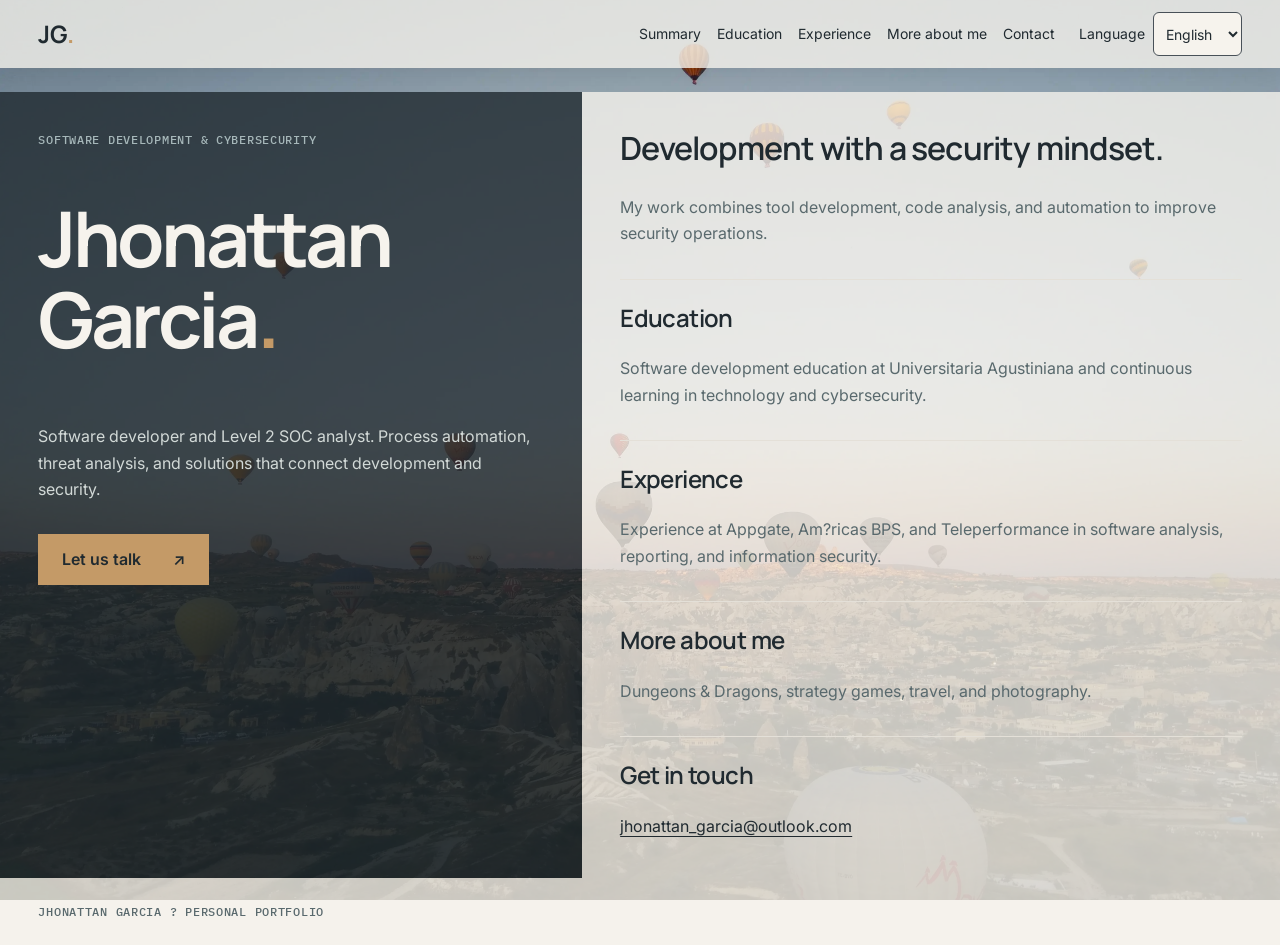
==== index.html @ 6333c699 "Build responsive portfolio foundation with bilingual navigation" ====
﻿<!DOCTYPE html>
<html lang="en">
<head>
    <meta charset="UTF-8">
    <meta name="viewport" content="width=device-width, initial-scale=1.0">
    <meta name="description" content="Portfolio of Jhonattan Garcia: software development, cybersecurity, and professional experience.">
    <title>Jhonattan Garcia | Software & Cybersecurity</title>
    <link rel="stylesheet" href="Styles/base.css">
    <link rel="stylesheet" href="Styles/index.css">
</head>
<body>
    <a class="skip-link" href="#contenido" data-i18n="text0">Skip to content</a>
    <header class="site-header">
        <a class="brand" href="./index.html" aria-label="Jhonattan Garcia, home">JG<span aria-hidden="true">.</span></a>
        <button class="menu-toggle" type="button" aria-expanded="false" aria-controls="header-tools"><span aria-hidden="true">☰</span> <span data-i18n="menu">Menu</span></button>
        <div class="header-tools" id="header-tools">
<nav class="section-nav" aria-label="Curriculum sections">
                <a href="#resumen" data-i18n="text3">Summary</a>
                <a href="#formacion" data-i18n="text4">Education</a>
                <a href="#experiencia" data-i18n="text5">Experience</a>
                <a href="#hobbies" data-i18n="aboutMe">More about me</a>
                <a href="#contacto" data-i18n="text14">Contact</a>
            </nav>
<label class="language-control" for="language"><span data-i18n="language">Language</span><select id="language"><option value="en" selected>English</option><option value="es">Español</option></select></label></div>
    </header>

    <div class="background-strip" aria-hidden="true"></div>
    <main id="contenido" class="notebook">
        <section class="introduction" aria-labelledby="nombre">
            <p class="tech-label" data-i18n="text1">Software development &amp; cybersecurity</p>
            <h1 id="nombre">Jhonattan<br>Garcia<span class="accent">.</span></h1>
            <p class="introduction-copy" data-i18n="text2">Software developer and Level 2 SOC analyst. Process automation, threat analysis, and solutions that connect development and security.</p>
            <a class="contact-link" href="mailto:jhonattan_garcia@outlook.com"><span data-i18n="cta">Let us talk</span> <span aria-hidden="true">↗</span></a>
        </section>

        <!-- Base inicial: el cargador JS sustituirá estas secciones por fragmentos. -->
        <div class="notebook-content">
            <div id="book-content" class="book-content">
                <section id="resumen" aria-labelledby="titulo-resumen">
                    <h2 id="titulo-resumen" data-i18n="text7">Development with a security mindset.</h2>
                    <p data-i18n="text8">My work combines tool development, code analysis, and automation to improve security operations.</p>
                </section>
                <section id="formacion" aria-labelledby="titulo-formacion">
                    <h3 id="titulo-formacion" data-i18n="text4">Education</h3>
                    <p data-i18n="text9">Software development education at Universitaria Agustiniana and continuous learning in technology and cybersecurity.</p>
                </section>
                <section id="experiencia" aria-labelledby="titulo-experiencia">
                    <h3 id="titulo-experiencia" data-i18n="text5">Experience</h3>
                    <p data-i18n="text10">Experience at Appgate, Am?ricas BPS, and Teleperformance in software analysis, reporting, and information security.</p>
                </section>
                <section id="hobbies" aria-labelledby="titulo-hobbies">
                    <h3 id="titulo-hobbies" data-i18n="text11">More about me</h3>
                    <p data-i18n="text12">Dungeons &amp; Dragons, strategy games, travel, and photography.</p>
                </section>
                <section id="contacto" aria-labelledby="titulo-contacto">
                    <h3 id="titulo-contacto" data-i18n="text13">Get in touch</h3>
                    <a href="mailto:jhonattan_garcia@outlook.com">jhonattan_garcia@outlook.com</a>
                </section>
            </div>
        </div>
    </main>
    <footer class="site-footer"><p class="tech-label" data-i18n="text15">Jhonattan Garcia ? Personal portfolio</p></footer>
    <script src="Scripts/language.js" defer></script>
    <script src="Scripts/header.js" defer></script>
</body>
</html>
---- Styles/base.css ----
﻿@import url('https://fonts.googleapis.com/css2?family=IBM+Plex+Mono:wght@400;500&family=Inter:wght@400;500;600&family=Manrope:wght@500;600;700&display=swap');
@import url('./variables.css');

/* Cargar una sola vez desde el documento principal, antes de las secciones. */
body {
    font-family: var(--font-body);
    font-size: var(--text-base);
    font-weight: var(--weight-regular);
    line-height: var(--leading-body);
    letter-spacing: var(--tracking-body);
}

button, input, select, textarea {
    font: inherit;
}

h1, h2, h3, h4 {
    font-family: var(--font-display);
    text-wrap: balance;
}

h1 {
    font-size: var(--heading-h1);
    font-weight: var(--weight-bold);
    line-height: var(--leading-display);
    letter-spacing: var(--tracking-display);
}

h2, h3, h4 {
    font-weight: var(--weight-semibold);
    line-height: var(--leading-heading);
    letter-spacing: var(--tracking-heading);
}

h2 {
    font-size: var(--heading-h2);
}

h3 {
    font-size: var(--heading-h3);
}

h4 {
    font-size: var(--heading-h4);
}

.tech-label {
    font-family: var(--font-mono);
    font-size: var(--text-xs);
    font-weight: var(--weight-medium);
    letter-spacing: var(--tracking-label);
    text-transform: uppercase;
}
---- Styles/index.css ----
﻿@import url('./variables.css');

*, *::before, *::after { box-sizing: border-box; }
body { margin: 0; color: var(--color-text); background: var(--color-background) url("../Resources/IMG/Background.webp") center / cover fixed; }
a { color: inherit; text-underline-offset: 0.25em; }
a:focus-visible { outline: var(--focus-outline); outline-offset: var(--focus-offset); }
h1, h2, h3, p { margin-top: 0; }
.site-header, .site-footer, .notebook { width: min(100%, var(--layout-max-width)); margin-inline: auto; }
.site-header { position: sticky; top: 0; z-index: var(--z-navigation); box-shadow: var(--shadow-card); display: flex; justify-content: space-between; align-items: center; gap: var(--space-4); padding: var(--space-3) var(--page-padding); }
.brand { font-family: var(--font-display); font-weight: var(--weight-bold); font-size: var(--heading-h4); text-decoration: none; }
.brand span, .accent { color: var(--accent-primary); }
.notebook { display: grid; grid-template-columns: minmax(0, 1fr) minmax(0, 1.2fr); }
.introduction { padding: var(--page-padding); background: color-mix(in srgb, var(--surface-dark) 80%, transparent); color: var(--text-on-dark); }
.introduction .tech-label { color: var(--text-on-dark-muted); margin-bottom: var(--space-12); }
.introduction-copy { color: var(--text-on-dark-secondary); margin-bottom: var(--space-8); }
.contact-link { display: inline-flex; gap: var(--space-8); align-items: center; min-height: var(--control-min-size); padding: var(--space-3) var(--space-6); background: var(--button-on-dark-background); color: var(--button-on-dark-text); text-decoration: none; font-weight: var(--weight-semibold); }
.contact-link:hover { background: var(--button-on-dark-hover); }
.introduction a:focus-visible { outline: var(--focus-outline-on-dark); }
.notebook-content { min-width: 0; background: color-mix(in srgb, var(--color-paper) 80%, transparent); }
.section-nav { display: flex; flex-wrap: wrap; gap: var(--space-2) var(--space-4); justify-content: flex-end; }
.section-nav a { display: inline-flex; align-items: center; min-height: var(--control-min-size); font-size: var(--text-sm); text-decoration: none; }
.section-nav a:hover { text-decoration: underline; }
.book-content { padding: var(--page-padding); }
html { scroll-padding-top: calc(var(--navigation-height, 12rem) + var(--space-4)); }
.book-content section + section { margin-top: var(--space-8); padding-top: var(--space-6); border-top: var(--border-width) solid var(--border-subtle); }
.book-content p { color: var(--text-secondary); }
.book-content a { overflow-wrap: anywhere; }
.book-content h2 { font-size: var(--heading-h3); }
.book-content h3 { font-size: var(--heading-h4); }
.site-footer { padding: var(--space-6) var(--page-padding); color: var(--text-secondary); }
.site-footer p { margin: 0; }
.skip-link { position: fixed; top: var(--space-2); left: var(--space-2); padding: var(--space-3); background: var(--surface-light); z-index: var(--z-overlay); transform: translateY(-200%); }
.skip-link:focus { transform: translateY(0); }

@media (max-width: 48rem) {
    .notebook { grid-template-columns: minmax(0, 1fr); }
    .introduction .tech-label { margin-bottom: var(--space-8); }
}

/* Keep the image visible between the header and the translucent content. */
.background-strip { height: var(--space-6); }
.site-header, .site-footer { background: color-mix(in srgb, var(--surface-light) 80%, transparent); }
.header-tools { display: flex; align-items: center; justify-content: flex-end; gap: var(--space-6); flex-wrap: wrap; }
.language-control { display: flex; align-items: center; gap: var(--space-2); font-size: var(--text-sm); }
.language-control select { min-height: var(--control-min-size); max-width: 100%; padding: var(--space-2); color: var(--text-primary); background: var(--surface-light); border: var(--border-width) solid var(--border-dark); border-radius: var(--radius-small); }
.language-control select:focus-visible { outline: var(--focus-outline); outline-offset: var(--focus-offset); }
@media (max-width: 48rem) {
    body { background-attachment: scroll; }
    .header-tools { gap: var(--space-2); }
    .site-header { flex-wrap: wrap; }
    .header-tools { flex: 1 1 100%; }
    .section-nav { flex: 1 1 100%; justify-content: flex-start; }
}

.menu-toggle { display: none; }
.site-header { transition: transform var(--duration-normal) var(--ease-standard); }
@media (max-width: 48rem) {
    .site-header { flex-wrap: nowrap; }
    .menu-toggle { display: inline-flex; align-items: center; gap: var(--space-2); min-height: var(--control-min-size); padding: var(--space-2) var(--space-4); border: var(--border-width) solid var(--border-dark); border-radius: var(--radius-small); background: var(--surface-light); color: var(--text-primary); cursor: pointer; }
    .menu-toggle:focus-visible { outline: var(--focus-outline); outline-offset: var(--focus-offset); }
    .header-tools { display: none; position: absolute; top: 100%; left: 0; right: 0; padding: var(--space-4) var(--page-padding); background: var(--surface-light); box-shadow: var(--shadow-card); max-height: 75dvh; overflow-y: auto; }
    .site-header.menu-open .header-tools { display: flex; }
    .section-nav { flex-direction: column; align-items: stretch; }
    .language-control { width: 100%; justify-content: space-between; }
    .site-header.is-hidden { transform: translateY(-100%); }
}
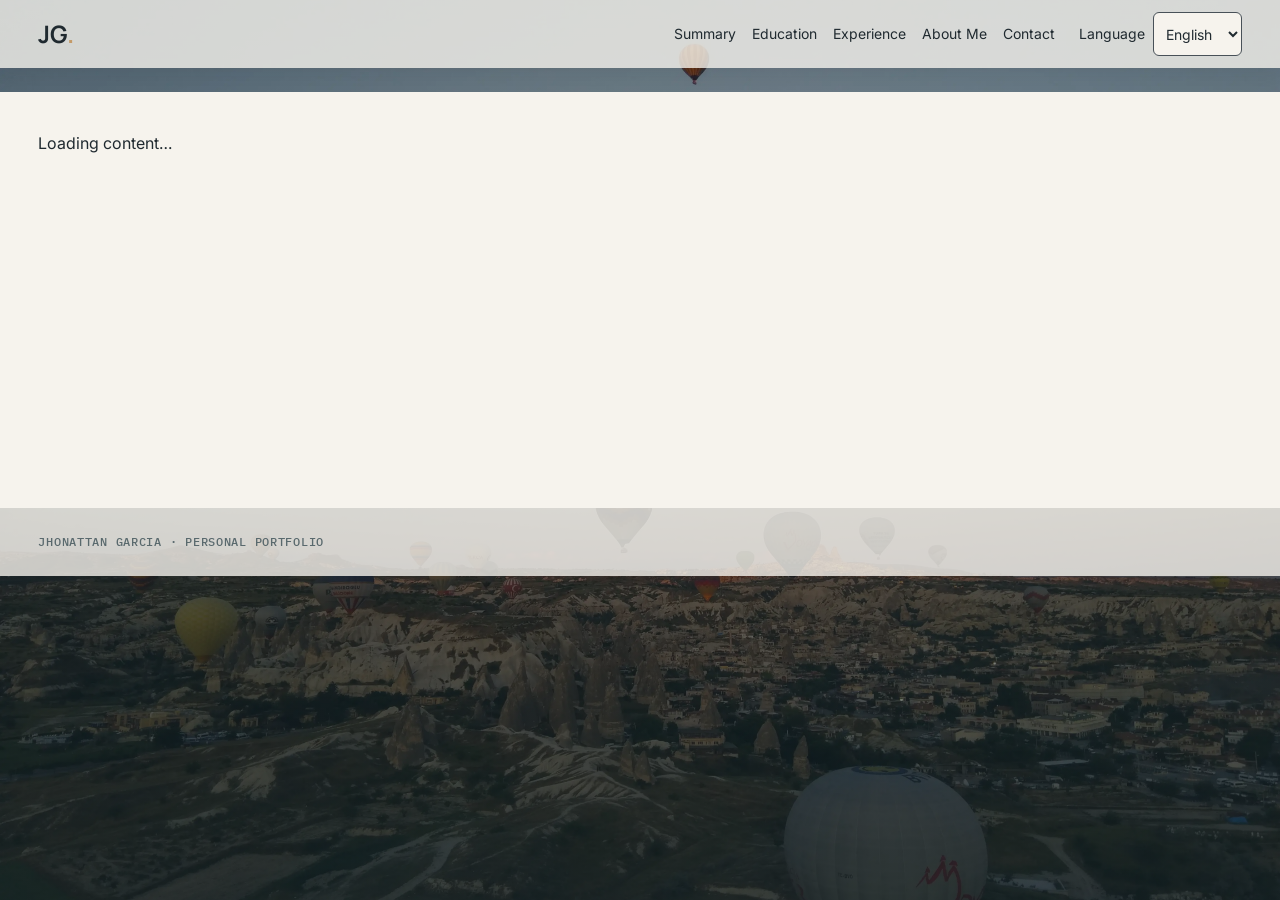
==== commit 5546c776: "Add server-rendered portfolio routes and cyclic dynamic navigation" ====
--- a/index.html
+++ b/index.html
@@ -2,65 +2,47 @@
 <html lang="en">
 <head>
     <meta charset="UTF-8">
+    <!-- APP_BASE -->
+    <!-- PAGE_META -->
     <meta name="viewport" content="width=device-width, initial-scale=1.0">
     <meta name="description" content="Portfolio of Jhonattan Garcia: software development, cybersecurity, and professional experience.">
     <title>Jhonattan Garcia | Software & Cybersecurity</title>
     <link rel="stylesheet" href="Styles/base.css">
     <link rel="stylesheet" href="Styles/index.css">
+    <link rel="stylesheet" href="Styles/navigation.css">
+    <link rel="stylesheet" href="Styles/contact.css">
 </head>
 <body>
     <a class="skip-link" href="#contenido" data-i18n="text0">Skip to content</a>
     <header class="site-header">
-        <a class="brand" href="./index.html" aria-label="Jhonattan Garcia, home">JG<span aria-hidden="true">.</span></a>
+        <a class="brand" href="./" data-route="summary" aria-label="Jhonattan Garcia, home">JG<span aria-hidden="true">.</span></a>
         <button class="menu-toggle" type="button" aria-expanded="false" aria-controls="header-tools"><span aria-hidden="true">☰</span> <span data-i18n="menu">Menu</span></button>
         <div class="header-tools" id="header-tools">
 <nav class="section-nav" aria-label="Curriculum sections">
-                <a href="#resumen" data-i18n="text3">Summary</a>
-                <a href="#formacion" data-i18n="text4">Education</a>
-                <a href="#experiencia" data-i18n="text5">Experience</a>
-                <a href="#hobbies" data-i18n="aboutMe">More about me</a>
-                <a href="#contacto" data-i18n="text14">Contact</a>
+                <a href="./" data-route="summary" data-i18n="nav_summary">Summary</a>
+                <a href="formacion" data-route="education" data-i18n="nav_education">Education</a>
+                <a href="experiencia" data-route="experience" data-i18n="nav_experience">Experience</a>
+                <a href="about" data-route="about" data-i18n="nav_about">About Me</a>
+                <a href="contacto" data-route="contact" data-i18n="nav_contact">Contact</a>
             </nav>
 <label class="language-control" for="language"><span data-i18n="language">Language</span><select id="language"><option value="en" selected>English</option><option value="es">Español</option></select></label></div>
     </header>
 
     <div class="background-strip" aria-hidden="true"></div>
-    <main id="contenido" class="notebook">
-        <section class="introduction" aria-labelledby="nombre">
-            <p class="tech-label" data-i18n="text1">Software development &amp; cybersecurity</p>
-            <h1 id="nombre">Jhonattan<br>Garcia<span class="accent">.</span></h1>
-            <p class="introduction-copy" data-i18n="text2">Software developer and Level 2 SOC analyst. Process automation, threat analysis, and solutions that connect development and security.</p>
-            <a class="contact-link" href="mailto:jhonattan_garcia@outlook.com"><span data-i18n="cta">Let us talk</span> <span aria-hidden="true">↗</span></a>
-        </section>
-
-        <!-- Base inicial: el cargador JS sustituirá estas secciones por fragmentos. -->
-        <div class="notebook-content">
-            <div id="book-content" class="book-content">
-                <section id="resumen" aria-labelledby="titulo-resumen">
-                    <h2 id="titulo-resumen" data-i18n="text7">Development with a security mindset.</h2>
-                    <p data-i18n="text8">My work combines tool development, code analysis, and automation to improve security operations.</p>
-                </section>
-                <section id="formacion" aria-labelledby="titulo-formacion">
-                    <h3 id="titulo-formacion" data-i18n="text4">Education</h3>
-                    <p data-i18n="text9">Software development education at Universitaria Agustiniana and continuous learning in technology and cybersecurity.</p>
-                </section>
-                <section id="experiencia" aria-labelledby="titulo-experiencia">
-                    <h3 id="titulo-experiencia" data-i18n="text5">Experience</h3>
-                    <p data-i18n="text10">Experience at Appgate, Am?ricas BPS, and Teleperformance in software analysis, reporting, and information security.</p>
-                </section>
-                <section id="hobbies" aria-labelledby="titulo-hobbies">
-                    <h3 id="titulo-hobbies" data-i18n="text11">More about me</h3>
-                    <p data-i18n="text12">Dungeons &amp; Dragons, strategy games, travel, and photography.</p>
-                </section>
-                <section id="contacto" aria-labelledby="titulo-contacto">
-                    <h3 id="titulo-contacto" data-i18n="text13">Get in touch</h3>
-                    <a href="mailto:jhonattan_garcia@outlook.com">jhonattan_garcia@outlook.com</a>
-                </section>
-            </div>
-        </div>
+    <main id="contenido" class="notebook" tabindex="-1" aria-busy="true">
+        <!-- PAGE_CONTENT -->
+        <p class="content-status" role="status" data-i18n="loading">Loading content…</p>
+        <noscript><p class="content-status">Open the site through Apache to read its server-rendered content.</p></noscript>
     </main>
-    <footer class="site-footer"><p class="tech-label" data-i18n="text15">Jhonattan Garcia ? Personal portfolio</p></footer>
+    <nav class="page-controls" aria-label="Previous and next sections">
+        <!-- PAGE_CONTROLS -->
+    </nav>
+    <p class="sr-only" id="navigation-status" role="status" aria-live="polite"></p>
+    <footer class="site-footer"><p class="tech-label" data-i18n="text15">Jhonattan Garcia · Personal portfolio</p></footer>
     <script src="Scripts/language.js" defer></script>
     <script src="Scripts/header.js" defer></script>
+    <script id="route-data" type="application/json">null</script>
+    <script src="Scripts/transitions.js" defer></script>
+    <script src="Scripts/script.js" defer></script>
 </body>
 </html>
--- a/Styles/index.css
+++ b/Styles/index.css
@@ -64,3 +64,7 @@
     .language-control { width: 100%; justify-content: space-between; }
     .site-header.is-hidden { transform: translateY(-100%); }
 }
+
+.content-status { grid-column: 1 / -1; margin: 0; padding: var(--page-padding); background: var(--surface-light); }
+.content-status button { min-height: var(--control-min-size); padding: var(--space-2) var(--space-4); color: var(--button-on-light-text); background: var(--button-on-light-background); border: var(--border-width) solid var(--color-border); cursor: pointer; }
+.content-status button:focus-visible { outline: var(--focus-outline); outline-offset: var(--focus-offset); }
--- a/Styles/navigation.css
+++ b/Styles/navigation.css
@@ -0,0 +1,46 @@
+@import url('./variables.css');
+
+/* The existing 285 KB hero stays untouched. */
+body { background-image: linear-gradient(var(--hero-overlay-start), var(--hero-overlay-end)), url('../Resources/IMG/Background.webp'); }
+.section-nav a[aria-current="page"] { box-shadow: inset 0 -2px var(--accent-primary); font-weight: var(--weight-semibold); }
+.notebook { position: relative; min-height: 26rem; }
+.notebook > * { min-width: 0; overflow-wrap: anywhere; }
+.introduction h1 { font-size: clamp(2rem, 4.5vw, 4.5rem); }
+.sr-only { position: absolute; width: 1px; height: 1px; padding: 0; margin: -1px; overflow: hidden; clip-path: inset(50%); white-space: nowrap; border: 0; }
+.dust-layer { position: fixed; inset: 0; width: 100%; height: 100%; pointer-events: none; z-index: var(--z-overlay); }
+.notebook:focus { outline: none; }
+.notebook:focus-visible { outline: var(--focus-outline); outline-offset: var(--focus-offset); }
+.whatsapp-identifier { font-family: var(--font-mono); font-size: var(--text-xl); }
+html:not(.js) .menu-toggle { display: none; }
+@media (max-width: 48rem) {
+    html:not(.js) .site-header { flex-wrap: wrap; }
+    html:not(.js) .header-tools { position: static; display: flex; max-height: none; }
+}
+
+/* Side arrows use real links, so keyboard and no-JS navigation still work. */
+.page-controls { position: fixed; inset: var(--navigation-height, 6rem) 0 0; z-index: calc(var(--z-navigation) - 1); pointer-events: none; }
+.page-controls a { position: absolute; top: 50%; transform: translateY(-50%); display: flex; align-items: center; justify-content: center; width: var(--control-min-size); height: var(--control-min-size); color: var(--ink); background: color-mix(in srgb, var(--surface-light) 25%, transparent); border-radius: var(--radius-round); pointer-events: auto; text-decoration: none; touch-action: pan-y; }
+.page-controls a[rel="prev"] { left: var(--space-2); }
+.page-controls a[rel="next"] { right: var(--space-2); }
+.nav-chevron { display: block; width: 0.65rem; height: 0.65rem; border-top: 2px solid currentColor; border-right: 2px solid currentColor; opacity: var(--navigation-arrow-opacity); transition: opacity var(--duration-fast) var(--ease-standard); }
+.page-controls a[rel="prev"] .nav-chevron { transform: rotate(-135deg); }
+.page-controls a[rel="next"] .nav-chevron { transform: rotate(45deg); }
+.page-controls a:hover, .page-controls a:focus-visible { background: var(--surface-light); }
+.page-controls a:hover .nav-chevron, .page-controls a:focus-visible .nav-chevron, .page-controls a:active .nav-chevron { opacity: 1; }
+.page-controls a:focus-visible { outline: var(--focus-outline); outline-offset: -3px; }
+/* The open dropdown and its hamburger always take precedence over edge controls. */
+.site-header.menu-open ~ .page-controls { visibility: hidden; }
+@media (max-width: 48rem) {
+    .page-controls a { top: 0; bottom: 0; transform: none; width: var(--navigation-edge-width); height: auto; border-radius: 0; background: transparent; }
+    .page-controls a[rel="prev"] { left: 0; }
+    .page-controls a[rel="next"] { right: 0; }
+    .page-controls a:hover { background: transparent; }
+    .page-controls a:focus-visible { background: color-mix(in srgb, var(--surface-light) 80%, transparent); }
+    .introduction, .book-content { padding-inline: max(var(--page-padding), calc(var(--navigation-edge-width) + var(--space-1))); }
+}
+
+/* Desktop: ceil(44px × 1.4) = 62px targets; ceil(10.4px × 1.4) = 15px chevrons. */
+@media (min-width: 48.001rem) {
+    .page-controls a { width: var(--navigation-desktop-size); height: var(--navigation-desktop-size); }
+    .nav-chevron { width: var(--navigation-desktop-chevron); height: var(--navigation-desktop-chevron); border-width: 3px; }
+}
--- a/Styles/contact.css
+++ b/Styles/contact.css
@@ -0,0 +1,62 @@
+﻿@import url('./variables.css');
+
+.contact-introduction h1 {
+    font-size: clamp(2rem, 3.5vw, 3.5rem);
+    overflow-wrap: normal;
+}
+
+.contact-details {
+    display: flex;
+    flex-direction: column;
+    gap: var(--space-6);
+}
+
+.contact-details .contact-channel {
+    display: flex;
+    flex-direction: column;
+    align-items: flex-start;
+    gap: var(--space-2);
+    min-width: 0;
+    margin: 0;
+    padding: 0;
+}
+
+.contact-details .contact-channel + .contact-channel {
+    margin-top: 0;
+    padding-top: var(--space-6);
+    border-top: var(--border-width) solid var(--border-subtle);
+}
+
+.contact-details .contact-channel h2 {
+    margin: 0;
+    font-size: var(--text-lg);
+    line-height: var(--leading-heading);
+}
+
+.contact-details .contact-identifier {
+    margin: 0;
+    font-family: var(--font-mono);
+    font-size: var(--text-sm);
+    color: var(--text-secondary);
+}
+
+.contact-value {
+    display: inline-flex;
+    align-items: center;
+    gap: var(--space-2);
+    min-height: var(--control-min-size);
+    max-width: 100%;
+    overflow-wrap: anywhere;
+}
+
+.contact-whatsapp-action {
+    max-width: 100%;
+    margin-top: var(--space-2);
+    white-space: normal;
+    background: var(--button-on-light-background);
+    color: var(--button-on-light-text);
+}
+
+.contact-whatsapp-action:hover {
+    background: var(--button-on-light-hover);
+}
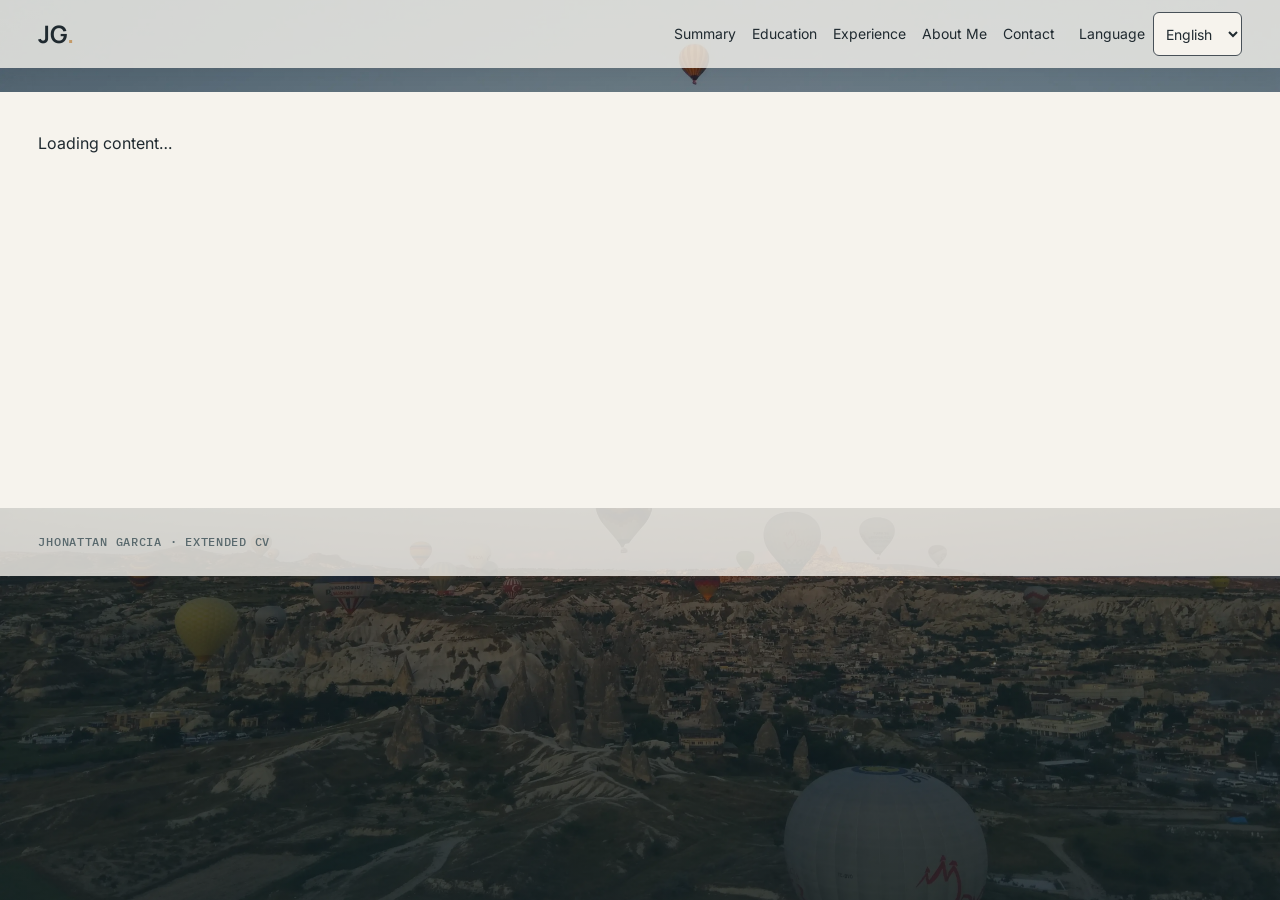
==== commit 1bbbd58c: "Actualiza CV ampliado, formación y experiencia; corrige caché de recursos" ====
--- a/index.html
+++ b/index.html
@@ -1,16 +1,21 @@
-﻿<!DOCTYPE html>
+<!DOCTYPE html>
 <html lang="en">
 <head>
     <meta charset="UTF-8">
     <!-- APP_BASE -->
     <!-- PAGE_META -->
     <meta name="viewport" content="width=device-width, initial-scale=1.0">
-    <meta name="description" content="Portfolio of Jhonattan Garcia: software development, cybersecurity, and professional experience.">
-    <title>Jhonattan Garcia | Software & Cybersecurity</title>
+    <meta name="description" content="Extended CV of Jhonattan Garcia — Cybersecurity and Software Development professional with 10+ years of experience connecting technical expertise with business needs.">
+    <title>Jhonattan Garcia | Extended CV</title>
     <link rel="stylesheet" href="Styles/base.css">
     <link rel="stylesheet" href="Styles/index.css">
     <link rel="stylesheet" href="Styles/navigation.css">
     <link rel="stylesheet" href="Styles/contact.css">
+    <link rel="stylesheet" href="Styles/experiencia_laboral.css">
+    <link rel="stylesheet" href="Styles/formacion_academica.css">
+    <link rel="stylesheet" href="Styles/aboutme.css">
+    <!-- Load current tokens last, even if a nested CSS import was cached. -->
+    <link rel="stylesheet" href="Styles/variables.css">
 </head>
 <body>
     <a class="skip-link" href="#contenido" data-i18n="text0">Skip to content</a>
@@ -38,11 +43,13 @@
         <!-- PAGE_CONTROLS -->
     </nav>
     <p class="sr-only" id="navigation-status" role="status" aria-live="polite"></p>
-    <footer class="site-footer"><p class="tech-label" data-i18n="text15">Jhonattan Garcia · Personal portfolio</p></footer>
+    <footer class="site-footer"><p class="tech-label" data-i18n="text15">Jhonattan Garcia · Extended CV</p></footer>
     <script src="Scripts/language.js" defer></script>
     <script src="Scripts/header.js" defer></script>
+    <script id="experience-data" type="application/json">null</script>
     <script id="route-data" type="application/json">null</script>
     <script src="Scripts/transitions.js" defer></script>
+    <script src="Scripts/experiencia_laboral.js" defer></script>
     <script src="Scripts/script.js" defer></script>
 </body>
 </html>
--- a/Styles/base.css
+++ b/Styles/base.css
@@ -51,3 +51,13 @@
     letter-spacing: var(--tracking-label);
     text-transform: uppercase;
 }
+
+/* Shared reading style, including dynamically loaded section fragments. */
+.introduction-copy,
+.book-content p:not(.tech-label, .experience-duration, .contact-identifier, .whatsapp-identifier),
+.achievements-table td:last-child {
+    text-align: justify;
+    text-align-last: start;
+    hyphens: auto;
+    overflow-wrap: break-word;
+}
--- a/Styles/experiencia_laboral.css
+++ b/Styles/experiencia_laboral.css
@@ -0,0 +1,85 @@
+@import url('./variables.css');
+
+.experience-visuals, .experience-history { grid-column: 1 / -1; }
+.experience-introduction h1 { font-size: var(--heading-h2); margin-bottom: var(--space-4); }
+.experience-introduction .tech-label { margin-bottom: var(--space-4); }
+.experience-introduction .introduction-copy { max-width: var(--content-max-width); margin-bottom: 0; }
+.experience-graphs { padding: var(--page-padding); background: color-mix(in srgb, var(--surface-light) 92%, transparent); }
+.experience-chart-block + .experience-chart-block { margin-top: var(--space-6); padding-top: var(--space-6); border-top: var(--border-width) solid var(--border-light); }
+.experience-chart-block h2 { font-size: var(--heading-h4); margin-bottom: var(--space-2); }
+.experience-chart-block > p, .chart-note { color: var(--text-secondary); }
+.chart-module-status { margin-bottom: var(--space-4); }
+.chart-module-status[hidden] { display: none; }
+.chart-filters { display: flex; flex-direction: column; gap: var(--space-1); margin: 0; min-width: 0; padding-right: var(--space-3); border-right: var(--border-width) solid var(--border-light); }
+.chart-filters .tool-button { min-height: var(--space-8); padding: var(--space-2) var(--space-3); text-align: left; border: var(--border-width) solid var(--border-light); border-radius: var(--radius-small); color: var(--text-primary); background: var(--surface-light-alt); font-size: var(--text-sm); font-weight: var(--weight-medium); cursor: pointer; transition: background var(--duration-fast) var(--ease-standard); }
+.chart-filters .tool-button:hover:not(:disabled) { background: var(--surface-warm); }
+.chart-filters .tool-button[aria-pressed="true"] { color: var(--text-on-dark); background: var(--ink); border-color: var(--accent-primary); box-shadow: inset 3px 0 var(--accent-primary); }
+.chart-filters .tool-button:focus-visible { outline: var(--focus-outline); outline-offset: var(--focus-offset); }
+.chart-filters .tool-button:disabled { cursor: default; }
+.experience-chart-grid { display: none; grid-template-columns: minmax(0, 1.4fr) minmax(0, 1fr); gap: var(--space-4); }
+.experience-chart-block.charts-ready .experience-chart-grid { display: grid; }
+.experience-chart-grid figure { min-width: 0; margin: 0; }
+.experience-chart-grid figcaption { margin-bottom: var(--space-2); font-size: var(--text-sm); font-family: var(--font-display); font-weight: var(--weight-semibold); text-align: center; }
+.experience-canvas { position: relative; min-width: 0; width: 100%; height: var(--experience-chart-height); }
+.experience-canvas canvas { display: block; }
+.chart-total { text-align: center; margin-block: var(--space-3) var(--space-1); font-size: var(--text-sm); }
+.chart-total strong { color: var(--ink); }
+.chart-data { width: 100%; max-width: 40rem; margin-inline: auto; }
+.chart-data summary { cursor: pointer; padding-block: var(--space-2); font-size: var(--text-sm); }
+.chart-data table { width: 100%; border-collapse: collapse; font-size: var(--text-sm); }
+.chart-data th, .chart-data td { text-align: left; padding: var(--space-2); border-bottom: var(--border-width) solid var(--border-subtle); }
+.chart-data td { font-variant-numeric: tabular-nums; }
+.chart-note { max-width: var(--content-max-width); margin: var(--space-4) auto 0; font-size: var(--text-sm); }
+.experience-history .book-content { display: grid; gap: var(--space-8); }
+.experience-history-title { font-size: var(--heading-h3); margin: 0; }
+.experience-card { min-width: 0; padding: var(--space-6); border: var(--border-width) solid var(--border-light); border-radius: var(--radius-medium); background: var(--surface-light); }
+.experience-card h3 { font-size: var(--heading-h4); margin-bottom: var(--space-2); }
+.experience-card .tech-label { margin-bottom: var(--space-2); }
+.experience-duration { font-size: var(--text-sm); margin-bottom: var(--space-6); }
+.experience-card h4 { font-size: var(--text-lg); margin-block: var(--space-6) var(--space-4); }
+.achievements-table { width: 100%; border-collapse: collapse; font-size: var(--text-sm); table-layout: fixed; }
+.achievements-table th, .achievements-table td { vertical-align: top; text-align: left; padding: var(--space-3); border-bottom: var(--border-width) solid var(--border-light); overflow-wrap: anywhere; }
+.achievements-table thead th { background: var(--surface-light-alt); }
+.achievements-table thead th:first-child { width: 5rem; }
+.achievements-table thead th:nth-child(2) { width: 30%; }
+.achievements-table a { color: var(--ink); font-weight: var(--weight-semibold); }
+@media (min-width: 48.001rem) {
+    .experience-graphs, .experience-history > .book-content { padding-inline: max(var(--page-padding), calc(var(--navigation-desktop-size) + var(--space-4))); }
+}
+@media (max-width: 48rem) {
+    .experience-graphs { padding-inline: max(var(--page-padding), calc(var(--navigation-edge-width) + var(--space-2))); }
+    .experience-chart-grid { grid-template-columns: minmax(0, 1fr); }
+    .experience-canvas { height: var(--experience-chart-height); }
+    .experience-chart-workspace { grid-template-columns: minmax(0, 1fr); gap: var(--space-4); }
+    .chart-filters { flex-direction: row; overflow-x: auto; padding: var(--space-1) var(--space-1) var(--space-2); border-right: 0; border-bottom: var(--border-width) solid var(--border-light); }
+    .chart-filters .tool-button { flex: 0 0 auto; min-height: var(--control-min-size); white-space: nowrap; }
+    .chart-filters .tool-button[aria-pressed="true"] { box-shadow: inset 0 -3px var(--accent-primary); }
+    .experience-card, .publication-feature { padding: var(--space-4); }
+    .achievements-table, .achievements-table tbody { display: block; }
+    .achievements-table thead { position: absolute; width: 1px; height: 1px; overflow: hidden; clip-path: inset(50%); }
+    .achievements-table tbody tr { display: grid; grid-template-columns: 3.5rem minmax(0, 1fr); border-bottom: var(--border-width) solid var(--border-light); }
+    .achievements-table th, .achievements-table td { border: 0; padding: var(--space-3) var(--space-2); }
+    .achievements-table td:last-child { grid-column: 1 / -1; padding-top: 0; }
+}
+
+/* Put the most meaningful outcomes before each role's detailed description. */
+.role-highlights { margin-block: var(--space-6); padding: var(--space-4); border-left: 3px solid var(--accent-primary); background: var(--surface-light-alt); }
+.experience-card .role-highlights h4 { margin: 0 0 var(--space-4); font-size: var(--text-sm); letter-spacing: var(--tracking-label); text-transform: uppercase; }
+.role-highlights ul { display: grid; grid-template-columns: repeat(auto-fit, minmax(min(100%, 15rem), 1fr)); gap: var(--space-6); list-style: none; margin: 0; padding: 0; }
+.role-highlights li { min-width: 0; }
+.role-highlights strong { display: block; margin-bottom: var(--space-2); color: var(--ink); font-family: var(--font-display); font-size: var(--text-lg); line-height: var(--leading-heading); }
+.role-highlights p { margin: 0; font-size: var(--text-sm); }
+.role-highlight-links { display: flex; flex-wrap: wrap; gap: var(--space-4); margin-top: var(--space-2); }
+.role-highlight-links a { display: inline-flex; align-items: center; min-height: var(--control-min-size); font-size: var(--text-sm); }
+.achievements-table .key-achievement-row { background: var(--surface-light-alt); }
+.achievements-table .key-achievement-row > th { box-shadow: inset 3px 0 var(--accent-primary); }
+.achievement-badge { display: block; margin-bottom: var(--space-2); color: var(--text-secondary); font-family: var(--font-mono); font-size: var(--text-xs); }
+@media (max-width: 48rem) {
+    .role-highlights ul { grid-template-columns: minmax(0, 1fr); }
+}
+
+.experience-chart-workspace { display: grid; grid-template-columns: minmax(10rem, 12rem) minmax(0, 1fr); align-items: center; gap: var(--space-6); margin-top: var(--space-4); }
+.experience-chart-results { min-width: 0; }
+@media (max-width: 48rem) {
+    .experience-chart-workspace { grid-template-columns: minmax(0, 1fr); gap: var(--space-4); }
+}
--- a/Styles/formacion_academica.css
+++ b/Styles/formacion_academica.css
@@ -0,0 +1,37 @@
+﻿@import url('./variables.css');
+
+.education-overview, .education-content { grid-column: 1 / -1; }
+.education-overview { display: grid; grid-template-columns: minmax(0, 1fr) minmax(0, 1.2fr); }
+.education-introduction h1 { font-size: var(--heading-h2); }
+.education-introduction .tech-label { margin-bottom: var(--space-6); }
+.education-introduction .introduction-copy { margin-bottom: 0; }
+.education-academic { min-width: 0; padding: var(--page-padding); background: color-mix(in srgb, var(--surface-light) 90%, transparent); }
+.education-academic h2 { font-size: var(--heading-h3); margin-bottom: var(--space-2); }
+.education-institution { display: inline-flex; align-items: center; gap: var(--space-2); min-height: var(--control-min-size); margin-bottom: var(--space-4); font-weight: var(--weight-semibold); }
+.education-academic > p:not(.tech-label, .education-academic-status) { text-align: justify; hyphens: auto; color: var(--text-secondary); }
+.education-academic-status { margin: var(--space-6) 0 0; font-size: var(--text-sm); color: var(--text-secondary); }
+.education-provider-heading { display: flex; align-items: center; justify-content: space-between; flex-wrap: wrap; gap: var(--space-4); }
+.education-provider-heading h2 { font-size: var(--heading-h3); margin-bottom: var(--space-2); }
+.education-provider-heading .tech-label { margin-bottom: var(--space-2); }
+.education-course-count { display: inline-flex; padding: var(--space-2) var(--space-3); border: var(--border-width) solid var(--border-light); border-radius: var(--radius-small); font-family: var(--font-mono); font-size: var(--text-xs); background: var(--surface-light-alt); }
+.education-category { margin-block: var(--space-6); }
+.education-category > h3 { font-size: var(--text-xl); margin-bottom: var(--space-4); }
+.education-course-grid { display: grid; grid-template-columns: repeat(auto-fit, minmax(min(100%, 18rem), 1fr)); gap: var(--space-4); }
+.education-course { display: flex; flex-direction: column; min-width: 0; padding: var(--space-4); border: var(--border-width) solid var(--border-light); border-radius: var(--radius-small); background: var(--surface-light); }
+#education-security + .education-course-grid .education-course { border-top: 3px solid var(--accent-primary); }
+.education-course h4 { margin: 0 0 var(--space-3); font-size: var(--text-lg); }
+.education-course p.education-course-meta { display: flex; flex-direction: column; gap: var(--space-1); margin: auto 0 var(--space-3); padding-top: var(--space-2); font-size: var(--text-sm); color: var(--text-secondary); text-align: start; }
+.education-diploma { display: inline-flex; align-items: center; align-self: flex-start; gap: var(--space-2); min-height: var(--control-min-size); font-size: var(--text-sm); font-weight: var(--weight-medium); }
+.education-application > h2 { font-size: var(--heading-h3); }
+.education-application-grid { display: grid; grid-template-columns: repeat(auto-fit, minmax(min(100%, 16rem), 1fr)); gap: var(--space-6); margin-block: var(--space-6); }
+.education-application-grid article { min-width: 0; padding-left: var(--space-4); border-left: 3px solid var(--accent-primary); }
+.education-application-grid h3 { font-size: var(--text-lg); margin-bottom: var(--space-3); }
+.education-experience-link { display: inline-flex; align-items: center; gap: var(--space-2); min-height: var(--control-min-size); }
+@media (min-width: 48.001rem) {
+    .education-content > .book-content { padding-inline: max(var(--page-padding), calc(var(--navigation-desktop-size) + var(--space-4))); }
+}
+@media (max-width: 48rem) {
+    .education-overview { grid-template-columns: minmax(0, 1fr); }
+    .education-academic { padding-inline: max(var(--page-padding), calc(var(--navigation-edge-width) + var(--space-2))); }
+    .education-course-grid { grid-template-columns: minmax(0, 1fr); }
+}
--- a/Styles/aboutme.css
+++ b/Styles/aboutme.css
@@ -0,0 +1,11 @@
+@import url('./variables.css');
+
+.about-introduction h1 { font-size: var(--heading-h2); }
+.about-introduction .tech-label { margin-bottom: var(--space-6); }
+.book-content .about-statement { margin-block: var(--space-6); padding: var(--space-4); border-left: 3px solid var(--accent-primary); background: var(--surface-light-alt); }
+.about-statement strong { font-weight: var(--weight-semibold); }
+
+.about-interest { margin-top: var(--space-4); text-align: justify; hyphens: auto; }
+.about-interest h4,
+.about-interest p { display: inline; margin: 0; font-size: var(--text-base); line-height: inherit; }
+.about-interest h4 { font-weight: var(--weight-semibold); letter-spacing: var(--tracking-body); }
--- a/Styles/variables.css
+++ b/Styles/variables.css
@@ -0,0 +1,175 @@
+/* Fuente compartida de valores visuales.
+   Importar al inicio de cada hoja: @import url("./variables.css");
+   Consumir con var(--nombre). Paleta Editorial Tech de Jhonattan Garcia. */
+:root {
+    /* Core / Dark */
+    --ink: #202A30;
+    --deep-petroleum: #14252D;
+    --slate-teal: #29444A;
+
+    /* Warm Neutrals */
+    --warm-ivory: #F6F3ED;
+    --soft-champagne: #E8D8C2;
+    --warm-camel: #C49A67;
+
+    /* Text */
+    --text-primary: #202A30;
+    --text-secondary: #59696D;
+    --text-muted: #67777C;
+    --text-on-dark: #F6F3ED;
+    --text-on-dark-secondary: #D2D9D7;
+    --text-on-dark-muted: #A7B8BA;
+
+    /* Surfaces */
+    --surface-dark: #202A30;
+    --surface-dark-alt: #29444A;
+    --surface-light: #F6F3ED;
+    --surface-light-alt: #EEEAE2;
+    --surface-warm: #E8D8C2;
+
+    /* Borders */
+    --border-light: #D7D3CB;
+    --border-dark: #485158;
+    --border-subtle: #E4E0D8;
+
+    /* Accents */
+    --accent-primary: #C49A67;
+    --accent-hover: #D6AD7A;
+    --accent-muted: #B58C5B;
+
+    /* Status: validar el contraste según el fondo y el tamaño del texto. */
+    --status-success: #A8C5AC;
+    --status-warning: #D8AC72;
+    --status-error: #C77B73;
+
+    /* Roles compartidos: compatibilidad con las hojas del portal. */
+    --color-background: var(--surface-light);
+    --color-surface: var(--surface-light-alt);
+    --color-paper: var(--surface-light);
+    --color-text: var(--text-primary);
+    --color-text-secondary: var(--text-secondary);
+    --color-text-muted: var(--text-muted);
+    --color-primary: var(--ink);
+    --color-primary-hover: var(--slate-teal);
+    --color-on-primary: var(--text-on-dark);
+    --color-border: var(--border-light);
+    --color-focus: var(--deep-petroleum);
+    --color-focus-on-dark: var(--warm-ivory);
+    --color-success: var(--status-success);
+    --color-warning: var(--status-warning);
+    --color-error: var(--status-error);
+    --color-overlay: rgb(32 42 48 / 45%);
+
+    /* CTA sobre fondo oscuro: Camel con texto Ink. */
+    --button-on-dark-background: var(--accent-primary);
+    --button-on-dark-hover: var(--accent-hover);
+    --button-on-dark-text: var(--ink);
+    /* CTA sobre fondo claro: Ink con texto Ivory. */
+    --button-on-light-background: var(--ink);
+    --button-on-light-hover: var(--slate-teal);
+    --button-on-light-text: var(--text-on-dark);
+
+    /* Experience chart palette */
+    --experience-chart-height: 11rem;
+    --chart-bar: var(--slate-teal);
+    --chart-teleperformance: var(--slate-teal);
+    --chart-appgate: var(--warm-camel);
+
+    /* Font families */
+    --font-display: 'Manrope', sans-serif;
+    --font-body: 'Inter', sans-serif;
+    --font-mono: 'IBM Plex Mono', monospace;
+
+    /* Font sizes */
+    --text-xs: 0.75rem;
+    --text-sm: 0.875rem;
+    --text-base: 1rem;
+    --text-lg: 1.125rem;
+    --text-xl: 1.25rem;
+    --heading-h4: 1.5rem;
+    --heading-h3: clamp(1.625rem, 3vw, 2rem);
+    --heading-h2: clamp(1.875rem, 4vw, 3rem);
+    --heading-h1: clamp(2.5rem, 6vw, 5rem);
+
+    /* Font weights */
+    --weight-regular: 400;
+    --weight-medium: 500;
+    --weight-semibold: 600;
+    --weight-bold: 700;
+
+    /* Line heights */
+    --leading-display: 1.05;
+    --leading-heading: 1.15;
+    --leading-body: 1.65;
+
+    /* Letter spacing */
+    --tracking-display: -0.045em;
+    --tracking-heading: -0.025em;
+    --tracking-body: 0;
+    --tracking-label: 0.06em;
+
+    /* Alias para los estilos compartidos existentes */
+    --font-family-body: var(--font-body);
+    --font-family-heading: var(--font-display);
+    --font-size-small: var(--text-sm);
+    --font-size-body: var(--text-base);
+    --font-size-heading: var(--heading-h1);
+    --font-size-subheading: var(--heading-h2);
+    --line-height-body: var(--leading-body);
+    --line-height-heading: var(--leading-heading);
+
+    /* Espaciados y dimensiones */
+    --space-1: 0.25rem;
+    --space-2: 0.5rem;
+    --space-3: 0.75rem;
+    --space-4: 1rem;
+    --space-6: 1.5rem;
+    --space-8: 2rem;
+    --space-12: 3rem;
+    --layout-max-width: 80rem;
+    --content-max-width: 65rem;
+    --sidebar-width: 18rem;
+    --page-padding: clamp(1rem, 3vw, 2.5rem);
+    --control-min-size: 2.75rem;
+    --border-width: 1px;
+    --radius-small: 0.375rem;
+    --radius-medium: 0.75rem;
+    --radius-round: 50%;
+    --shadow-card: 0 0.25rem 1rem rgb(32 42 48 / 8%);
+    --shadow-paper: 0 0.75rem 2rem rgb(32 42 48 / 12%);
+    --focus-outline: 2px solid var(--color-focus);
+    --focus-outline-on-dark: 2px solid var(--color-focus-on-dark);
+    --focus-offset: 3px;
+
+    /* Navegación y movimiento de las hojas del cuaderno */
+    --duration-fast: 160ms;
+    --duration-normal: 280ms;
+    --duration-page-turn: 650ms;
+    --duration-dissolve: 240ms;
+    --duration-reveal: 260ms;
+    --duration-chart: 750ms;
+    --hero-overlay-start: rgb(20 37 45 / 30%);
+    --hero-overlay-end: rgb(20 37 45 / 65%);
+    --ease-standard: cubic-bezier(0.2, 0, 0.2, 1);
+    --notebook-perspective: 100rem;
+    --page-turn-angle: 85deg;
+    --z-navigation: 10;
+    --navigation-edge-width: 1.5rem;
+    --navigation-arrow-opacity: 0.3;
+    --navigation-desktop-size: 62px;
+    --navigation-desktop-chevron: 15px;
+    --z-overlay: 20;
+}
+
+/* Los componentes deben consumir estas duraciones para respetar la preferencia. */
+@media (prefers-reduced-motion: reduce) {
+    :root {
+        --duration-fast: 0ms;
+        --duration-normal: 0ms;
+        --duration-page-turn: 0ms;
+        --duration-dissolve: 0ms;
+        --duration-reveal: 0ms;
+        --duration-chart: 0ms;
+        --page-turn-angle: 0deg;
+    }
+}
